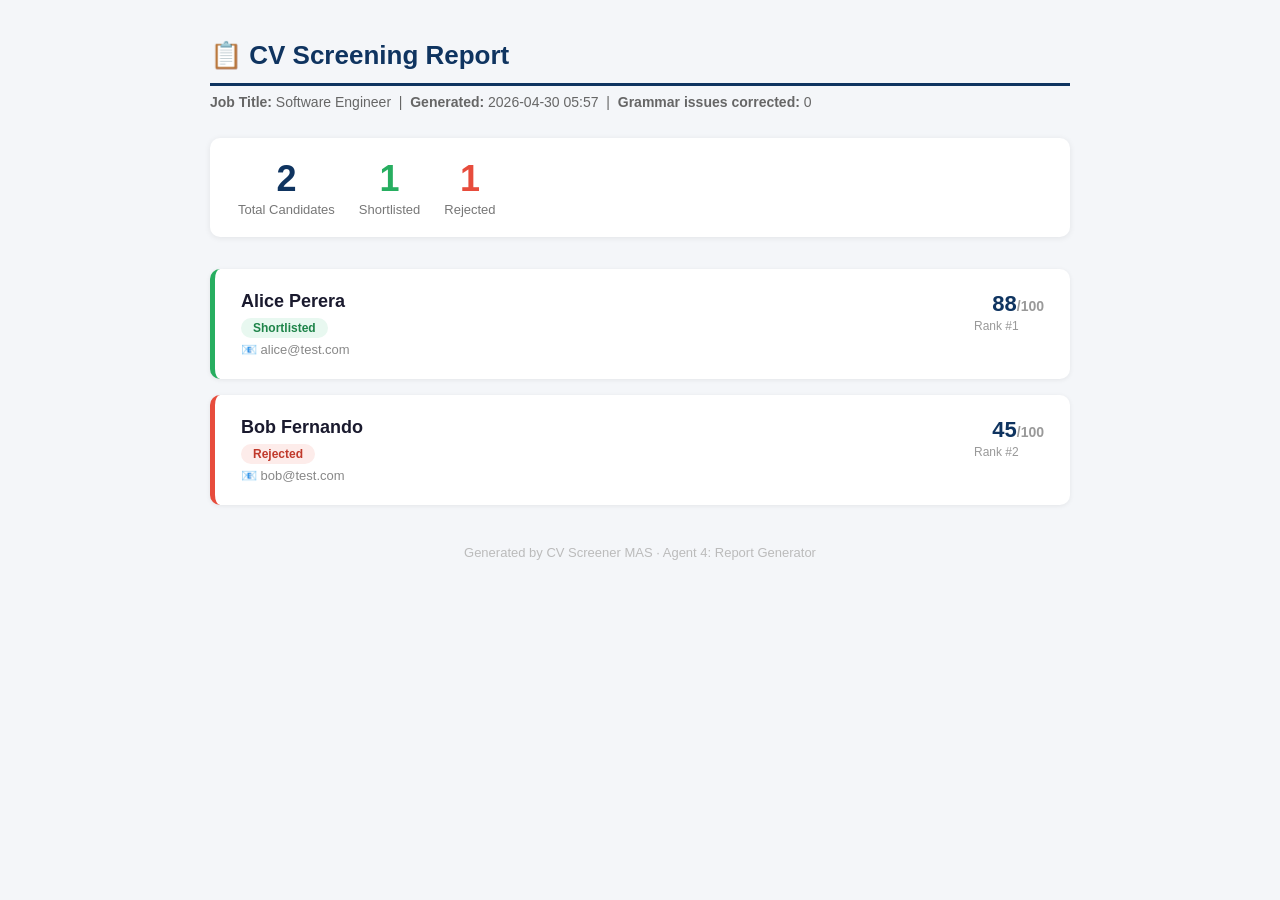
==== output/shortlist_report.html @ 269dab26 "added HTML report template for CV screening results, featuring candidate summaries, status indicator" ====
<!DOCTYPE html>
<html lang="en">
<head>
  <meta charset="UTF-8">
  <title>CV Screening Report — Software Engineer</title>
  <style>
    * { box-sizing: border-box; margin: 0; padding: 0; }
    body {
      font-family: 'Segoe UI', Tahoma, sans-serif;
      background: #f4f6f9;
      color: #1a1a2e;
      padding: 40px 20px;
    }
    .container { max-width: 860px; margin: auto; }
    h1 { font-size: 26px; color: #0f3460; border-bottom: 3px solid #0f3460; padding-bottom: 12px; margin-bottom: 8px; }
    .meta { color: #666; font-size: 14px; margin-bottom: 28px; }
    .summary {
      display: flex; gap: 24px;
      background: #fff; border-radius: 10px;
      padding: 20px 28px; margin-bottom: 32px;
      box-shadow: 0 1px 6px rgba(0,0,0,0.08);
    }
    .summary-item { text-align: center; }
    .summary-item .num { font-size: 36px; font-weight: 700; }
    .summary-item .label { font-size: 13px; color: #777; margin-top: 2px; }
    .num-total  { color: #0f3460; }
    .num-short  { color: #27ae60; }
    .num-reject { color: #e74c3c; }
    .card {
      background: #fff; border-radius: 10px;
      padding: 22px 26px; margin-bottom: 16px;
      box-shadow: 0 1px 5px rgba(0,0,0,0.07);
      border-left: 5px solid #ccc;
      position: relative;
    }
    .card.shortlisted { border-left-color: #27ae60; }
    .card.rejected    { border-left-color: #e74c3c; }
    .card-header { display: flex; justify-content: space-between; align-items: flex-start; }
    .candidate-name { font-size: 18px; font-weight: 600; }
    .score-badge {
      font-size: 22px; font-weight: 700;
      min-width: 70px; text-align: right;
      color: #0f3460;
    }
    .rank-label { font-size: 12px; color: #999; margin-top: 2px; }
    .status-pill {
      display: inline-block; padding: 3px 12px;
      border-radius: 20px; font-size: 12px; font-weight: 600;
      margin-top: 6px;
    }
    .pill-shortlisted { background: #e8f8f0; color: #1e8449; }
    .pill-rejected    { background: #fdecea; color: #c0392b; }
    .email { font-size: 13px; color: #888; margin-top: 4px; }
    .reasoning { font-size: 14px; color: #555; margin-top: 12px; font-style: italic; border-top: 1px solid #f0f0f0; padding-top: 10px; }
    .grammar-note { font-size: 12px; color: #aaa; margin-top: 8px; text-align: right; }
    .footer { text-align: center; font-size: 13px; color: #bbb; margin-top: 40px; }
  </style>
</head>
<body>
<div class="container">
  <h1>📋 CV Screening Report</h1>
  <div class="meta">
    <strong>Job Title:</strong> Software Engineer &nbsp;|&nbsp;
    <strong>Generated:</strong> 2026-04-30 05:57 &nbsp;|&nbsp;
    <strong>Grammar issues corrected:</strong> 0
  </div>

  <div class="summary">
    <div class="summary-item"><div class="num num-total">2</div><div class="label">Total Candidates</div></div>
    <div class="summary-item"><div class="num num-short">1</div><div class="label">Shortlisted</div></div>
    <div class="summary-item"><div class="num num-reject">1</div><div class="label">Rejected</div></div>
  </div>

  
  <div class="card shortlisted">
    <div class="card-header">
      <div>
        <div class="candidate-name">Alice Perera</div>
        <span class="status-pill pill-shortlisted">Shortlisted</span>
        <div class="email">📧 alice@test.com</div>
      </div>
      <div>
        <div class="score-badge">88<span style="font-size:14px;color:#999">/100</span></div>
        <div class="rank-label">Rank #1</div>
      </div>
    </div>
    
  </div>
  
  <div class="card rejected">
    <div class="card-header">
      <div>
        <div class="candidate-name">Bob Fernando</div>
        <span class="status-pill pill-rejected">Rejected</span>
        <div class="email">📧 bob@test.com</div>
      </div>
      <div>
        <div class="score-badge">45<span style="font-size:14px;color:#999">/100</span></div>
        <div class="rank-label">Rank #2</div>
      </div>
    </div>
    
  </div>
  

  <div class="footer">Generated by CV Screener MAS · Agent 4: Report Generator</div>
</div>
</body>
</html>
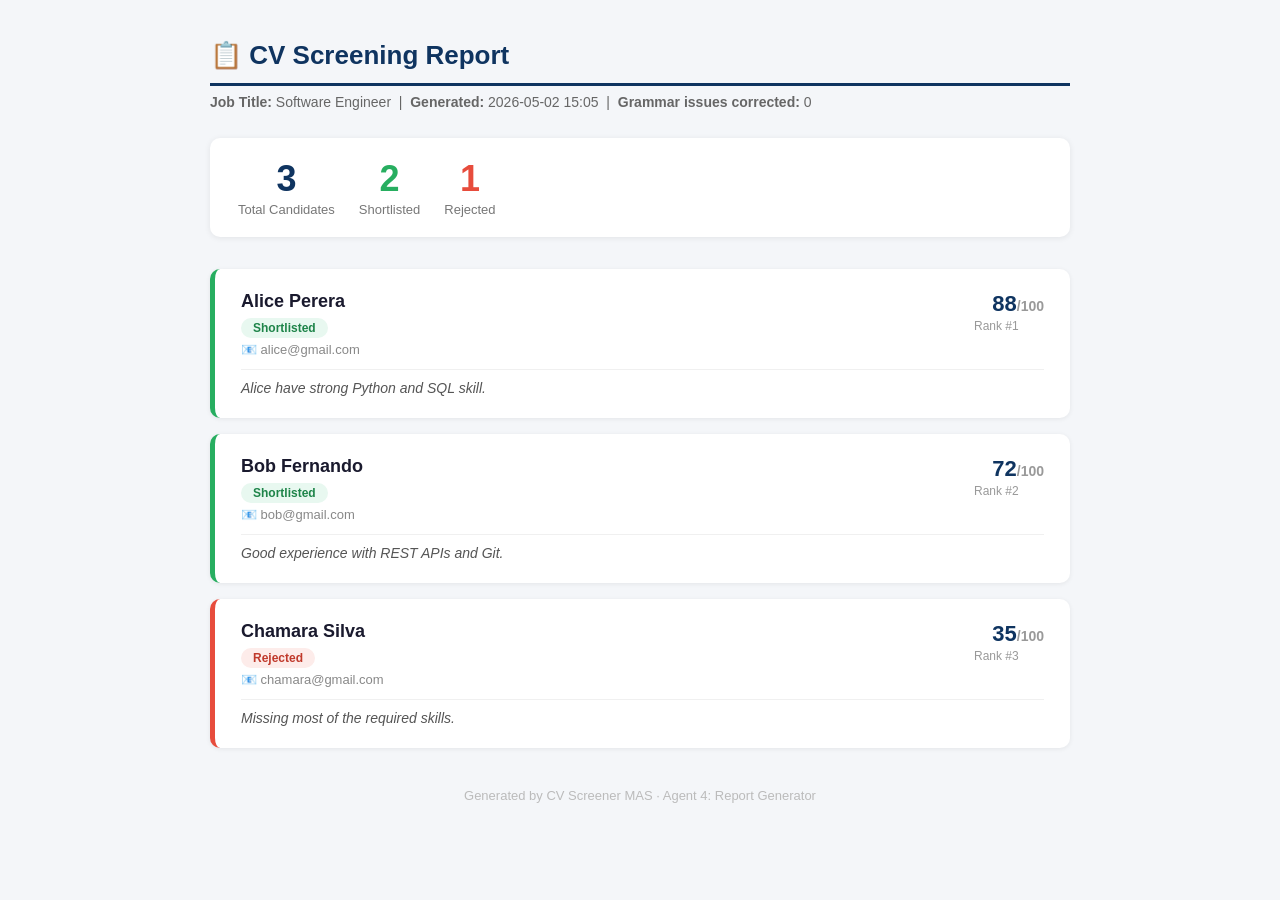
==== commit 13fe4e9c: "updated shortlist report with new candidate data, including revised totals, email addresses, and rea" ====
--- a/output/shortlist_report.html
+++ b/output/shortlist_report.html
@@ -61,13 +61,13 @@
   <h1>📋 CV Screening Report</h1>
   <div class="meta">
     <strong>Job Title:</strong> Software Engineer &nbsp;|&nbsp;
-    <strong>Generated:</strong> 2026-04-30 05:57 &nbsp;|&nbsp;
+    <strong>Generated:</strong> 2026-05-02 15:05 &nbsp;|&nbsp;
     <strong>Grammar issues corrected:</strong> 0
   </div>
 
   <div class="summary">
-    <div class="summary-item"><div class="num num-total">2</div><div class="label">Total Candidates</div></div>
-    <div class="summary-item"><div class="num num-short">1</div><div class="label">Shortlisted</div></div>
+    <div class="summary-item"><div class="num num-total">3</div><div class="label">Total Candidates</div></div>
+    <div class="summary-item"><div class="num num-short">2</div><div class="label">Shortlisted</div></div>
     <div class="summary-item"><div class="num num-reject">1</div><div class="label">Rejected</div></div>
   </div>
 
@@ -77,7 +77,7 @@
       <div>
         <div class="candidate-name">Alice Perera</div>
         <span class="status-pill pill-shortlisted">Shortlisted</span>
-        <div class="email">📧 alice@test.com</div>
+        <div class="email">📧 alice@gmail.com</div>
       </div>
       <div>
         <div class="score-badge">88<span style="font-size:14px;color:#999">/100</span></div>
@@ -85,20 +85,41 @@
       </div>
     </div>
     
+    <div class="reasoning">Alice have strong Python and SQL skill.</div>
+    
+  </div>
+  
+  <div class="card shortlisted">
+    <div class="card-header">
+      <div>
+        <div class="candidate-name">Bob Fernando</div>
+        <span class="status-pill pill-shortlisted">Shortlisted</span>
+        <div class="email">📧 bob@gmail.com</div>
+      </div>
+      <div>
+        <div class="score-badge">72<span style="font-size:14px;color:#999">/100</span></div>
+        <div class="rank-label">Rank #2</div>
+      </div>
+    </div>
+    
+    <div class="reasoning">Good experience with REST APIs and Git.</div>
+    
   </div>
   
   <div class="card rejected">
     <div class="card-header">
       <div>
-        <div class="candidate-name">Bob Fernando</div>
+        <div class="candidate-name">Chamara Silva</div>
         <span class="status-pill pill-rejected">Rejected</span>
-        <div class="email">📧 bob@test.com</div>
+        <div class="email">📧 chamara@gmail.com</div>
       </div>
       <div>
-        <div class="score-badge">45<span style="font-size:14px;color:#999">/100</span></div>
-        <div class="rank-label">Rank #2</div>
+        <div class="score-badge">35<span style="font-size:14px;color:#999">/100</span></div>
+        <div class="rank-label">Rank #3</div>
       </div>
     </div>
+    
+    <div class="reasoning">Missing most of the required skills.</div>
     
   </div>
   
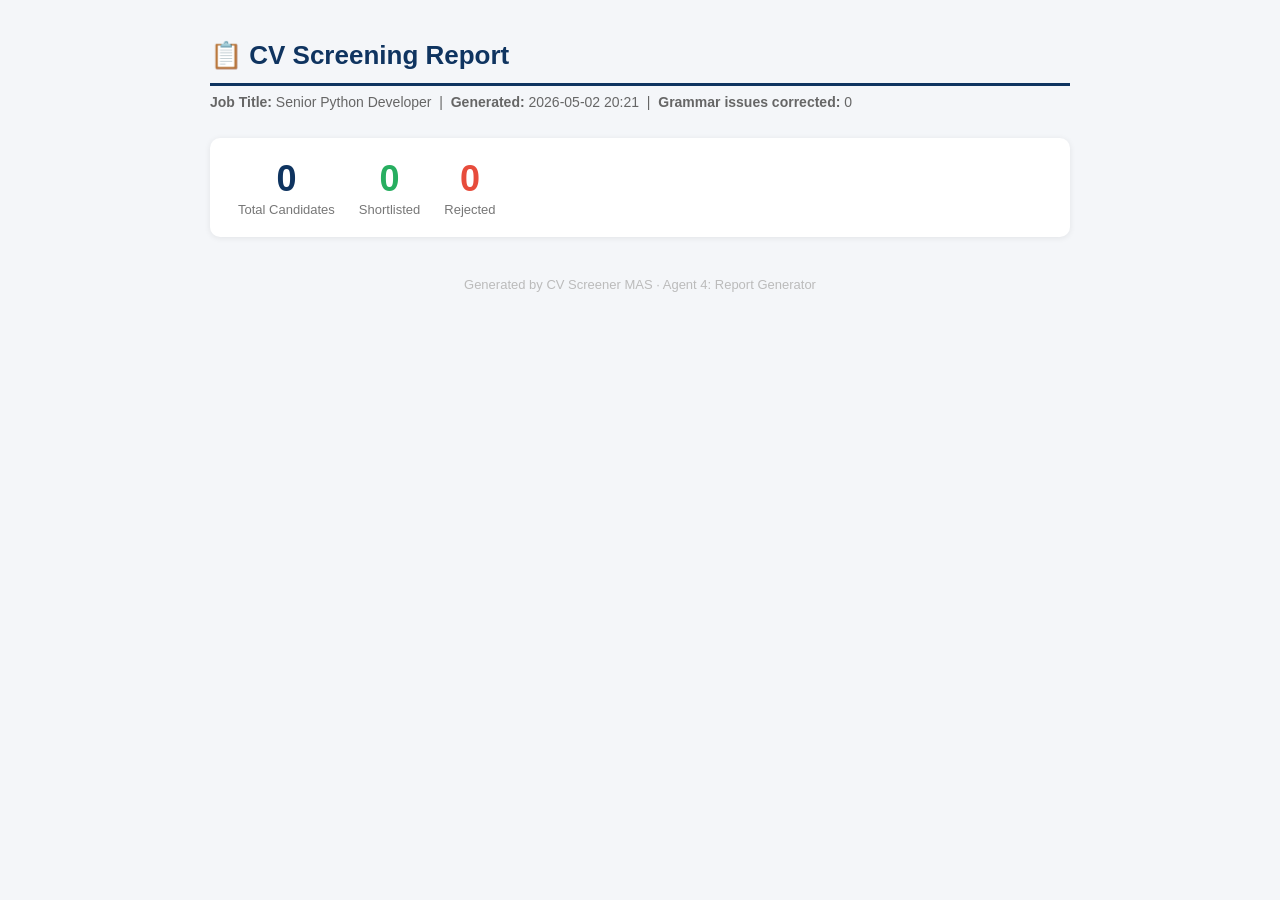
==== commit 7f83ac7e: "feat: implement multi-agent CV screening architecture with database persistence and HTML report gene" ====
--- a/output/shortlist_report.html
+++ b/output/shortlist_report.html
@@ -2,7 +2,7 @@
 <html lang="en">
 <head>
   <meta charset="UTF-8">
-  <title>CV Screening Report — Software Engineer</title>
+  <title>CV Screening Report — Senior Python Developer</title>
   <style>
     * { box-sizing: border-box; margin: 0; padding: 0; }
     body {
@@ -60,68 +60,17 @@
 <div class="container">
   <h1>📋 CV Screening Report</h1>
   <div class="meta">
-    <strong>Job Title:</strong> Software Engineer &nbsp;|&nbsp;
-    <strong>Generated:</strong> 2026-05-02 15:05 &nbsp;|&nbsp;
+    <strong>Job Title:</strong> Senior Python Developer &nbsp;|&nbsp;
+    <strong>Generated:</strong> 2026-05-02 20:21 &nbsp;|&nbsp;
     <strong>Grammar issues corrected:</strong> 0
   </div>
 
   <div class="summary">
-    <div class="summary-item"><div class="num num-total">3</div><div class="label">Total Candidates</div></div>
-    <div class="summary-item"><div class="num num-short">2</div><div class="label">Shortlisted</div></div>
-    <div class="summary-item"><div class="num num-reject">1</div><div class="label">Rejected</div></div>
+    <div class="summary-item"><div class="num num-total">0</div><div class="label">Total Candidates</div></div>
+    <div class="summary-item"><div class="num num-short">0</div><div class="label">Shortlisted</div></div>
+    <div class="summary-item"><div class="num num-reject">0</div><div class="label">Rejected</div></div>
   </div>
 
-  
-  <div class="card shortlisted">
-    <div class="card-header">
-      <div>
-        <div class="candidate-name">Alice Perera</div>
-        <span class="status-pill pill-shortlisted">Shortlisted</span>
-        <div class="email">📧 alice@gmail.com</div>
-      </div>
-      <div>
-        <div class="score-badge">88<span style="font-size:14px;color:#999">/100</span></div>
-        <div class="rank-label">Rank #1</div>
-      </div>
-    </div>
-    
-    <div class="reasoning">Alice have strong Python and SQL skill.</div>
-    
-  </div>
-  
-  <div class="card shortlisted">
-    <div class="card-header">
-      <div>
-        <div class="candidate-name">Bob Fernando</div>
-        <span class="status-pill pill-shortlisted">Shortlisted</span>
-        <div class="email">📧 bob@gmail.com</div>
-      </div>
-      <div>
-        <div class="score-badge">72<span style="font-size:14px;color:#999">/100</span></div>
-        <div class="rank-label">Rank #2</div>
-      </div>
-    </div>
-    
-    <div class="reasoning">Good experience with REST APIs and Git.</div>
-    
-  </div>
-  
-  <div class="card rejected">
-    <div class="card-header">
-      <div>
-        <div class="candidate-name">Chamara Silva</div>
-        <span class="status-pill pill-rejected">Rejected</span>
-        <div class="email">📧 chamara@gmail.com</div>
-      </div>
-      <div>
-        <div class="score-badge">35<span style="font-size:14px;color:#999">/100</span></div>
-        <div class="rank-label">Rank #3</div>
-      </div>
-    </div>
-    
-    <div class="reasoning">Missing most of the required skills.</div>
-    
-  </div>
   
 
   <div class="footer">Generated by CV Screener MAS · Agent 4: Report Generator</div>
